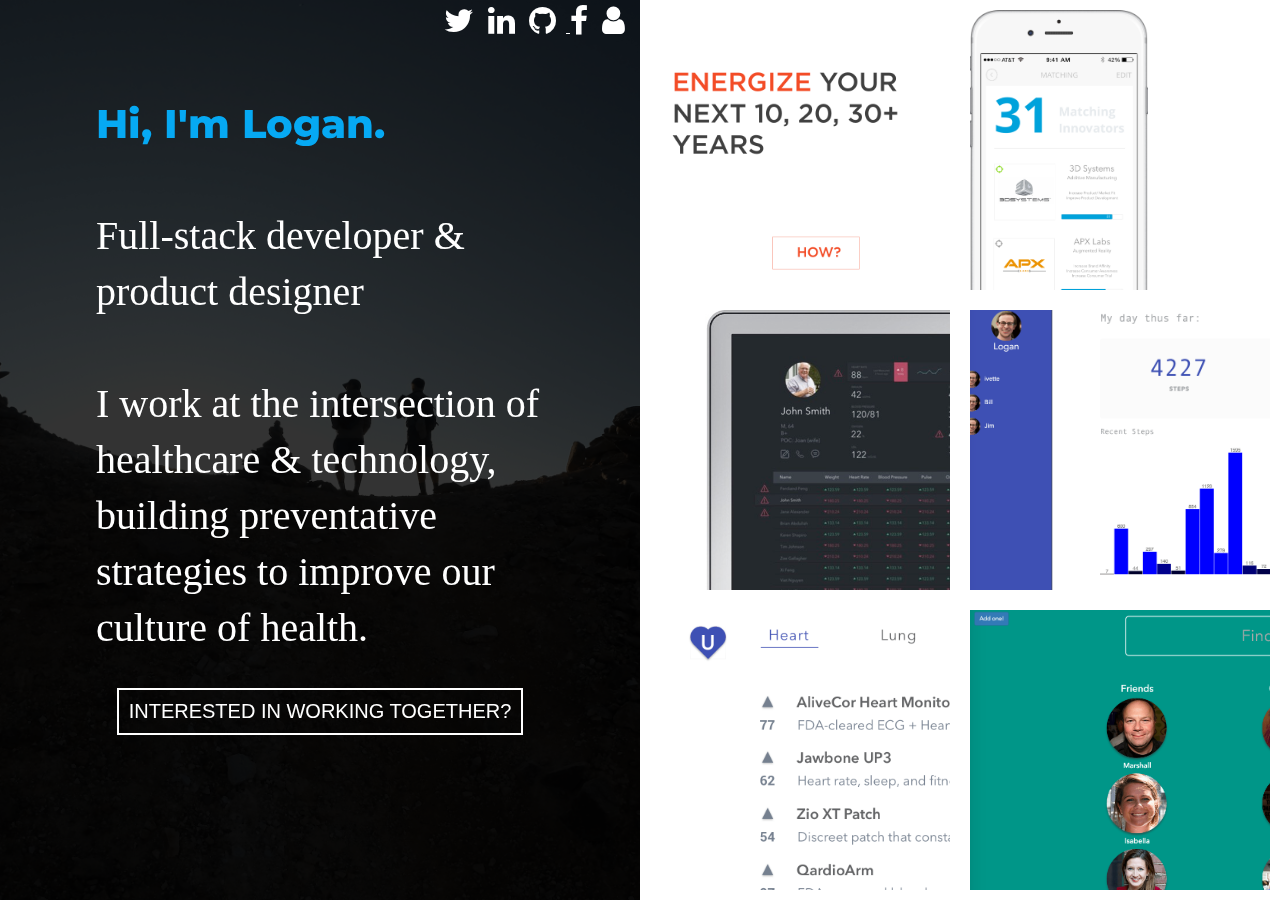
==== index.html @ 84201034 "testing contact" ====
<html lang="en-US">

<head>
    <meta charset="UTF-8">
    <meta name="viewport" content="width=device-width, initial-scale=1">

    <title>Logan Smith</title>
	<link rel='stylesheet' href='public/stylesheets/reset.css' type='text/css' media='all' />
	<link rel='stylesheet' href='public/stylesheets/animate.css' type='text/css' media='all' />
	<link rel="stylesheet" href="//maxcdn.bootstrapcdn.com/font-awesome/4.3.0/css/font-awesome.min.css">
	<link rel='stylesheet' href='public/stylesheets/font-awesome.css' type='text/css' media='all' />
    <link rel='stylesheet' href='public/stylesheets/style.css' type='text/css' media='all' />
    <link href='http://fonts.googleapis.com/css?family=Montserrat' rel='stylesheet' type='text/css'>

</head>

<body>
	<section>
		<li class="work_item_description">
			<button>CLOSE</button>
			<h1> Bridge by Deloitte </h1>
			<article>
						<p> We had a lot of enterprise clients who wanted to move faster, so we built Bridge.</p><br>

						<p>It&#39;s a matchmaking platform for Fortune 500 companies and innovators (startups, universities, government agencies, etc.).</p><br> 

						<p>
						I wrote the business specs, designed its UI/UX, managed daily scrums, created marketing materials, and pitched to Fortune 100 C-suite executives. </p>
			</article>
			<img src="public/img/bridge_iphone.png">
			<img src="public/img/bridge_use_case.png">
		</li>
		<li class="work_item_description">
			<button>CLOSE</button>
			<h1> Koi </h1>
			
			<article>
						<p> My mom and her friends have trouble staying consistently active, and it&#39;s beginning to result in increased health costs.</p><br>

						<p>So I built a landing page and lean MVP to test a business idea to help middle-aged men and women motivate to stay active.</p><br> 

						<p>
						The splash page uses CSS animations, and the prototype was built in Backbone.js/ React.js and includes a chat application built with Firebase.</p>
						<img src="public/img/koi.png">
			</article>
		</li>
		<li class="work_item_description">
			<button>CLOSE</button>
			<h1> HumanConnect </h1>
			<article>
						<p> I wanted to learn about data visualization and extracting movement data.</p><br>
						<p>
						HumanConnect allows users to visualize their movement, food intake, and location data - and share the information with select friends via a social network.</p><br>

						<p>
						It uses HumanAPI and its partner wellness applications to pull user wellness data. Currently we have it set up to work with the "Moves" app and "Misfit Wearables" apps and devices.</p><br>

						<p>This was a group project, so I got some good pair programming and Git experience.</p><br> 
			</article>
			<img src="public/img/HumanConnect.gif">
			<img src="public/img/humanconnect.png">
		</li>
		<li class="work_item_description">
			<button>CLOSE</button>
			<h1> Project Al </h1>
			<article>
					<p> 80% of US health care costs stem from preventable diseases. This finally hit home when a coworker&#39;s father was battling congestive heart failure.
					</p> <br>

					<p>The app allows doctors to remotely monitor their elderly patients with chronic illnesses and uses elements of machine learning, cognitive computing, and digital health device data aggregation.
					</p> <br>

					<p>
					I built the business case, designed the prototype and roadmap, pitched for funding, and vetted technology partners. </p>
					</article>
					<img src="public/img/project_al.jpg">
		</li>
		<li class="work_item_description">
			<button>CLOSE</button>
			<h1> My Contact App </h1>
			<article>
					<p> One of my first solo projects - a simple contact mangement web app using Backbone.js and Sinatra. </p><br>

					<p>See the <a href="https://github.com/lstarrsmith/Backbone_Contact_App">Github</a> page for more information. I taught myself Backbone.js in 2 days for this project. </p> 
			</article>
					<img src="public/img/contact_app.gif">
		</li>
		<li class="work_item_description">
			<button>CLOSE</button>
			<h1> Product Hunt for Digital Health <br> "Own You" </h1>
			<article>
					<p> We need more transparency on available technologies to help us stay out of hospitals. </p><br>

					<p>So I made &#39;Own You&#39;, a post/ review portal for digital health tools, organized by therapeutic area. This was my first foray into independent web development, so it&#39;s a pretty simple Ruby app modeled after Product Hunt. I&#39;ve taken it down and plan to refactor it in Rails when I get some more time.. </p> 
					</article>
					<img src="public/img/digital_health.png">
		</li>
		<li class="work_item_description contact">
			<button id="contact_close_button">CLOSE</button>
			<form class="contact_form" form method="POST" action="http://formspree.io/logan29smith@gmail.com">
			  <input type="email" name="_replyto" placeholder="Your email">
			  <textarea name="body" placeholder="How can we collaborate??"></textarea>
			  <input type="submit" value="Send">
			</form>
		</li>
		
	</section>
	<div id="visible_container">
		<section id="intro" class="animated fadeIn">
			<div class="intro_fade">
				<nav>
					<a target="_blank" href="https://twitter.com/logansm1th"><li><i class="fa fa-twitter fa-2x"></i></li></a>
					<a target="_blank" href="https://www.linkedin.com/in/loganssmith"><li><i class="fa fa-linkedin fa-2x"></i></li></a>
					<a target="_blank" href="https://github.com/lstarrsmith"><li><i class="fa fa-github fa-2x"></i></li>
					<a target="_blank" href="https://www.facebook.com/lstarrsmith"><li><i class="fa fa-facebook fa-2x"></i></li><a>
					<a target="_blank" href="public/resume/resume.pdf"><li><i class="fa fa-user fa-2x"></i></li><a>
				</nav>
				<p> <span class="intro_blue">Hi, I'm Logan.</span><br><br>Full-stack developer &amp; product designer<br><br>
				I work at the intersection of healthcare &amp; technology, building preventative strategies to improve our culture of health. </p>
				<button class="contact_form_display_button">INTERESTED IN WORKING TOGETHER?</button>
			</div>

		</section>
		<section id="work" class="animated fadeIn">
			
				
				<li class="work_item" id="0">
					<div class="fade">
						<p>Fortune 500: Find a startup partner</p>
					</div>
					<img src="public/img/bridge_iphone.png">
				</li>
				<li class="work_item" id="1">
					<div class="fade">
						<p>Group wellness for middle-aged folks</p>
					</div>
					<img src="public/img/koi.png">
				</li>
				<li class="work_item" id="2">
					<div class="fade">
						<p>Social network for activity data</p>
					</div>
					<img src="public/img/humanconnect.png">
				</li>
				<li class="work_item" id="3">
					<div class="fade">
						<p>Care management portal for elderly patients</p>
					</div>
					<img src="public/img/project_al.jpg">
				</li>
				<li class="work_item" id="4">
					<div class="fade">
						<p>Backbone.js-based contact application</p>
					</div>
					<img src="public/img/contact_app.png">
				</li>
				<li class="work_item" id="5">
					<div class="fade">
						<p>Product Hunt for digital health</p>
					</div>
					<img src="public/img/digital_health.png">
				</li>
				
		
		</section>
	</div>




    <script src="https://code.jquery.com/jquery-1.11.2.min.js"></script>
<script type='text/javascript' src='public/javascripts/logan.js'></script>
</body>

</html>
---- public/stylesheets/style.css ----
body{
  font-family: "Avenir Next Condensed";
  color: white;

}
  a:link, a:visited, a:active {
    color: white;
  }

  input, textarea {  
   color: white;  
}
    *::-webkit-input-placeholder { /* WebKit browsers */
        color:    #E5E5E5;
    }
    *:-moz-placeholder { /* Mozilla Firefox 4 to 18 */
       color:   #E5E5E5;
       opacity:  1;
    }
    *::-moz-placeholder { /* Mozilla Firefox 19+ */
       color:    #E5E5E5;
       opacity:  1;
    }
    *:-ms-input-placeholder { /* Internet Explorer 10+ */
       color:    #E5E5E5;
    }

 li {
      box-sizing:border-box;
    -moz-box-sizing:border-box;
    -webkit-box-sizing:border-box;
    list-style-type: none;
  }

  button{
    background-color: transparent;
    color: white;
    border: 2px solid white;
    padding: 10px;
  }

  button:hover {
    background-color: #06A9F3;
    color: white;
    border: 1px solid #06A9F3;
    cursor: pointer;
  }

.work_item_description{
  display: none;
  background-color: rgba(0,0,0,.9);
  z-index: 99;
  position: absolute;
  width: 100%;
  height: 100%;
  overflow: scroll;
  text-align: center;
}

  .work_item_description button{
    top: 2;
    right: 2;
    position: fixed;

  }

  .work_item_description h1{
    margin-top: 10%;
    font-size: 2em;
    font-family: 'Montserrat', sans-serif;
    font-weight: 800;
    color: #06A9F3;
  }

  .work_item_description article{
    font-size: 1.5em;
    margin: 5% 25%;
    line-height: 140%
  }

  .work_item_description img {
    margin: 5% 0%;
    height: 60%;
  }
#intro {
  position: fixed;
  width: 50%;
  height: 100%;
  z-index: 2;
  text-align: center;
  background: url('../img/hiking.jpg');
  background-size: cover;
}

  .intro_fade {
    position: absolute;
    width: 100%;
    height: 100%;
    background-color: rgba(0,0,0,.8);

  }

  .intro_fade p{
    margin: 15% 15% 5% 15%;
    text-align: left;
    font-size: 2.5em;
    line-height: 140%;
  }

    .intro_fade .intro_blue{
    font-family: 'Montserrat', sans-serif;
    font-weight: 800;
    color: #06A9F3;

    } 

    .intro_fade button{
      font-size: 1.25em;
    }

    .contact_form{
      margin-top: 15%;
      margin-left: 25%;
      width: 50%;
     
      padding: 15px 0;
    }
    .contact_form input{
      border: 1px solid white;
      background-color: transparent;
      height: 50px;
      padding-left: 10px;
      font-size: 1.25em;
      width: 80%;
      color: #06A9F3;
    }

    .contact_form input:last-child{
      width: 50%;
      color: white;
    }

     .contact_form input:last-child:hover{
      background-color: #06A9F3;
      color: white; 
      border: none;
    }
    .contact_form textarea{
      margin: 20px 0;
      height: 100px;
      font-size: 1.25em;
      padding-left: 10px;
      width: 80%;
      border: 1px solid white;
      background-color: transparent;
      color: #06A9F3;
    }


  .intro_fade nav{
    position: absolute;
    top: 5px;
    right: 5px;
  }

  .intro_fade nav li{
    display: inline;
    margin-right: 10px;
  }

  .intro_fade nav li:hover{
    color: #06A9F3;
    cursor: pointer;
  }



#work {
  position: relative;
  margin-left: 50%;
  width: 50%;
  height: 100%;
  z-index: 1;
  background-color: white;
}




  .work_item {
    position: relative;
    float: right;
    height: 33.33%;
    width: 50%;
    border: 10px solid white;
    overflow: hidden;
  }

    .work_item img {
      height: 130%;

    }

    .fade {
      display: none;
      position: absolute;
      background-color: rgba(0,0,0,.7);
      height: 100%;
      width: 100%;
      text-align: center;
      cursor: pointer;
    }

      .fade p{
        margin: 25% 10%;
        line-height: 130%;
        font-size: 1.2em;
        color: white;
      }


/*----------------------Media Queries--------------   */


@media only screen and (max-width : 1200px) {
     .work_item_description img {
      height: 50%;
     }
} 

@media only screen and (max-width : 1000px) {
     #intro {
      font-size: .9em;
     }
    .work_item_description article{
       margin: 5% 15%;
    
      }
     .work_item img {
      height: 110%;
    }

    .contact_form {
      margin-left: 10%;
      width: 80%;
    }
} 

@media only screen and (max-width : 900px) {
     .work_item_description img {
      height: 38%;
     }
     #intro {
      position: relative;
      width: 100%;
     }
     #work {
      margin: 0;
      width: 100%;
     }

} 

@media only screen and (max-width : 700px) {
     .work_item_description img {
      height: 32%;
     }
     #intro p{
      margin: 15% 5% 10% 5%;
     }
} 

@media only screen and (max-width : 575px) {
     .work_item_description img {
      height: 25%;
     }

     .work_item_description {
      height: 120%;
     }
} 



@media only screen and (max-width : 400px) {
     #intro {
      font-size: .6em;
     }
     .work_item {
      width: 100%;
     }

     .work_item img {
      height: 165%;
     }
     .work_item_description article {
      margin-top: 20%;
      font-size: .85em;
     }

     .fade p{
      margin-top: 15%;
     }
}
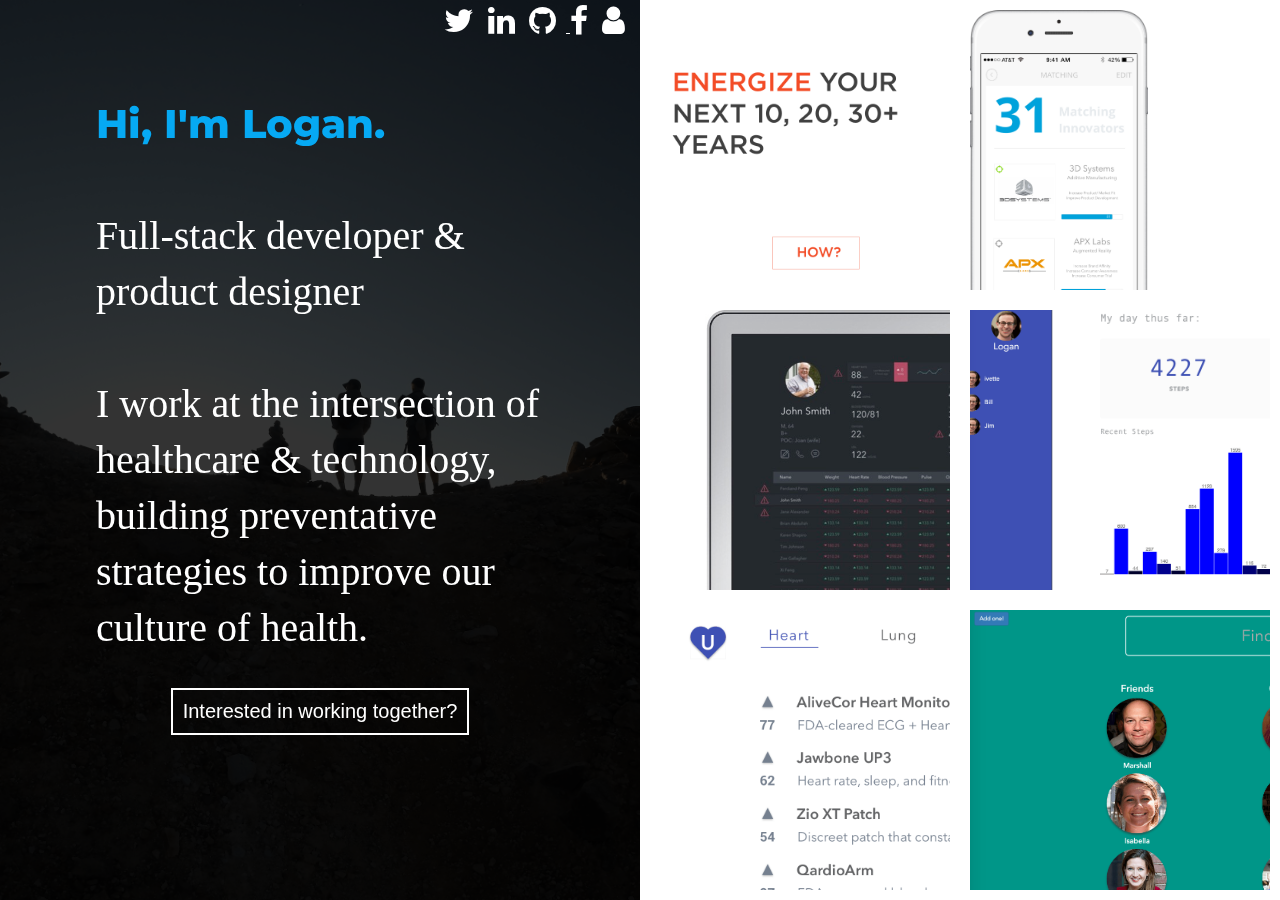
==== commit e2a20492: "lowercase stuff" ====
--- a/index.html
+++ b/index.html
@@ -17,7 +17,7 @@
 <body>
 	<section>
 		<li class="work_item_description">
-			<button>CLOSE</button>
+			<button>Close</button>
 			<h1> Bridge by Deloitte </h1>
 			<article>
 						<p> We had a lot of enterprise clients who wanted to move faster, so we built Bridge.</p><br>
@@ -31,7 +31,7 @@
 			<img src="public/img/bridge_use_case.png">
 		</li>
 		<li class="work_item_description">
-			<button>CLOSE</button>
+			<button>Close</button>
 			<h1> Koi </h1>
 			
 			<article>
@@ -45,7 +45,7 @@
 			</article>
 		</li>
 		<li class="work_item_description">
-			<button>CLOSE</button>
+			<button>Close</button>
 			<h1> HumanConnect </h1>
 			<article>
 						<p> I wanted to learn about data visualization and extracting movement data.</p><br>
@@ -61,7 +61,7 @@
 			<img src="public/img/humanconnect.png">
 		</li>
 		<li class="work_item_description">
-			<button>CLOSE</button>
+			<button>Close</button>
 			<h1> Project Al </h1>
 			<article>
 					<p> 80% of US health care costs stem from preventable diseases. This finally hit home when a coworker&#39;s father was battling congestive heart failure.
@@ -76,7 +76,7 @@
 					<img src="public/img/project_al.jpg">
 		</li>
 		<li class="work_item_description">
-			<button>CLOSE</button>
+			<button>Close</button>
 			<h1> My Contact App </h1>
 			<article>
 					<p> One of my first solo projects - a simple contact mangement web app using Backbone.js and Sinatra. </p><br>
@@ -86,7 +86,7 @@
 					<img src="public/img/contact_app.gif">
 		</li>
 		<li class="work_item_description">
-			<button>CLOSE</button>
+			<button>Close</button>
 			<h1> Product Hunt for Digital Health <br> "Own You" </h1>
 			<article>
 					<p> We need more transparency on available technologies to help us stay out of hospitals. </p><br>
@@ -96,8 +96,9 @@
 					<img src="public/img/digital_health.png">
 		</li>
 		<li class="work_item_description contact">
-			<button id="contact_close_button">CLOSE</button>
+			<button id="contact_close_button">Close</button>
 			<form class="contact_form" form method="POST" action="http://formspree.io/logan29smith@gmail.com">
+				<input type="hidden" name="_subject" value="Contact via Logan's portfolio page" />
 			  <input type="email" name="_replyto" placeholder="Your email">
 			  <textarea name="body" placeholder="How can we collaborate??"></textarea>
 			  <input type="submit" value="Send">
@@ -117,7 +118,7 @@
 				</nav>
 				<p> <span class="intro_blue">Hi, I'm Logan.</span><br><br>Full-stack developer &amp; product designer<br><br>
 				I work at the intersection of healthcare &amp; technology, building preventative strategies to improve our culture of health. </p>
-				<button class="contact_form_display_button">INTERESTED IN WORKING TOGETHER?</button>
+				<button class="contact_form_display_button">Interested in working together?</button>
 			</div>
 
 		</section>
@@ -127,36 +128,42 @@
 				<li class="work_item" id="0">
 					<div class="fade">
 						<p>Fortune 500: Find a startup partner</p>
+						<button>More Info</button>
 					</div>
 					<img src="public/img/bridge_iphone.png">
 				</li>
 				<li class="work_item" id="1">
 					<div class="fade">
 						<p>Group wellness for middle-aged folks</p>
+						<button>More Info</button>
 					</div>
 					<img src="public/img/koi.png">
 				</li>
 				<li class="work_item" id="2">
 					<div class="fade">
 						<p>Social network for activity data</p>
+						<button>More Info</button>
 					</div>
 					<img src="public/img/humanconnect.png">
 				</li>
 				<li class="work_item" id="3">
 					<div class="fade">
 						<p>Care management portal for elderly patients</p>
+						<button>More Info</button>
 					</div>
 					<img src="public/img/project_al.jpg">
 				</li>
 				<li class="work_item" id="4">
 					<div class="fade">
 						<p>Backbone.js-based contact application</p>
+						<button>More Info</button>
 					</div>
 					<img src="public/img/contact_app.png">
 				</li>
 				<li class="work_item" id="5">
 					<div class="fade">
 						<p>Product Hunt for digital health</p>
+						<button>More Info</button>
 					</div>
 					<img src="public/img/digital_health.png">
 				</li>
--- a/public/stylesheets/style.css
+++ b/public/stylesheets/style.css
@@ -274,6 +274,14 @@
      .work_item_description img {
       height: 25%;
      }
+      .work_item_description h1{
+      margin-top: 15%;
+     }
+
+     .work_item_description article{
+       margin: 5% 5%;
+    
+      }
 
      .work_item_description {
       height: 120%;
@@ -293,10 +301,10 @@
      .work_item img {
       height: 165%;
      }
-     .work_item_description article {
+     .work_item_description h1{
       margin-top: 20%;
-      font-size: .85em;
-     }
+     }
+     
 
      .fade p{
       margin-top: 15%;
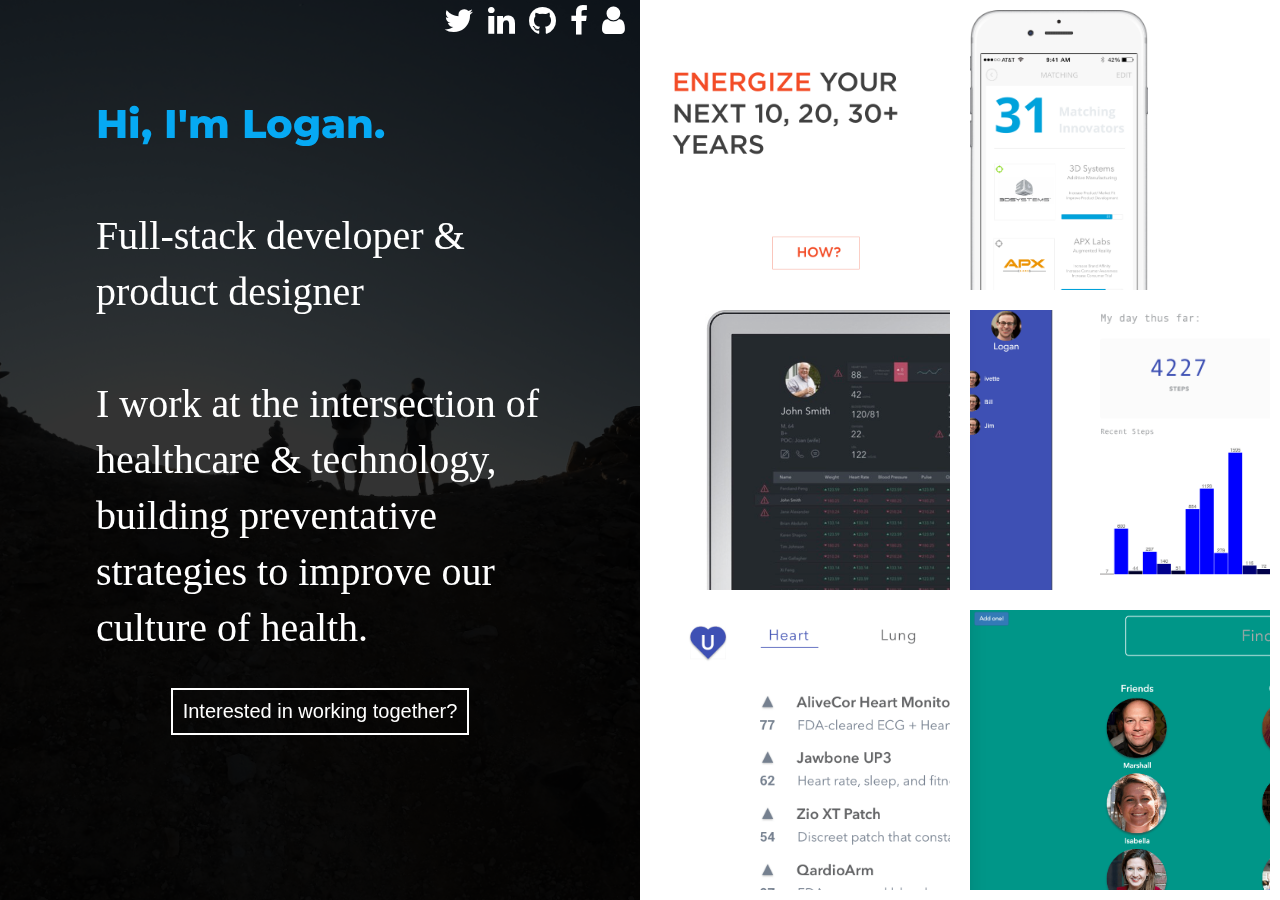
==== commit 055d15dd: "fix icons" ====
--- a/index.html
+++ b/index.html
@@ -112,9 +112,9 @@
 				<nav>
 					<a target="_blank" href="https://twitter.com/logansm1th"><li><i class="fa fa-twitter fa-2x"></i></li></a>
 					<a target="_blank" href="https://www.linkedin.com/in/loganssmith"><li><i class="fa fa-linkedin fa-2x"></i></li></a>
-					<a target="_blank" href="https://github.com/lstarrsmith"><li><i class="fa fa-github fa-2x"></i></li>
-					<a target="_blank" href="https://www.facebook.com/lstarrsmith"><li><i class="fa fa-facebook fa-2x"></i></li><a>
-					<a target="_blank" href="public/resume/resume.pdf"><li><i class="fa fa-user fa-2x"></i></li><a>
+					<a target="_blank" href="https://github.com/lstarrsmith"><li><i class="fa fa-github fa-2x"></i></li></a>
+					<a target="_blank" href="https://www.facebook.com/lstarrsmith"><li><i class="fa fa-facebook fa-2x"></i></li></a>
+					<a target="_blank" href="public/resume/resume.pdf"><li><i class="fa fa-user fa-2x"></i></li></a>
 				</nav>
 				<p> <span class="intro_blue">Hi, I'm Logan.</span><br><br>Full-stack developer &amp; product designer<br><br>
 				I work at the intersection of healthcare &amp; technology, building preventative strategies to improve our culture of health. </p>
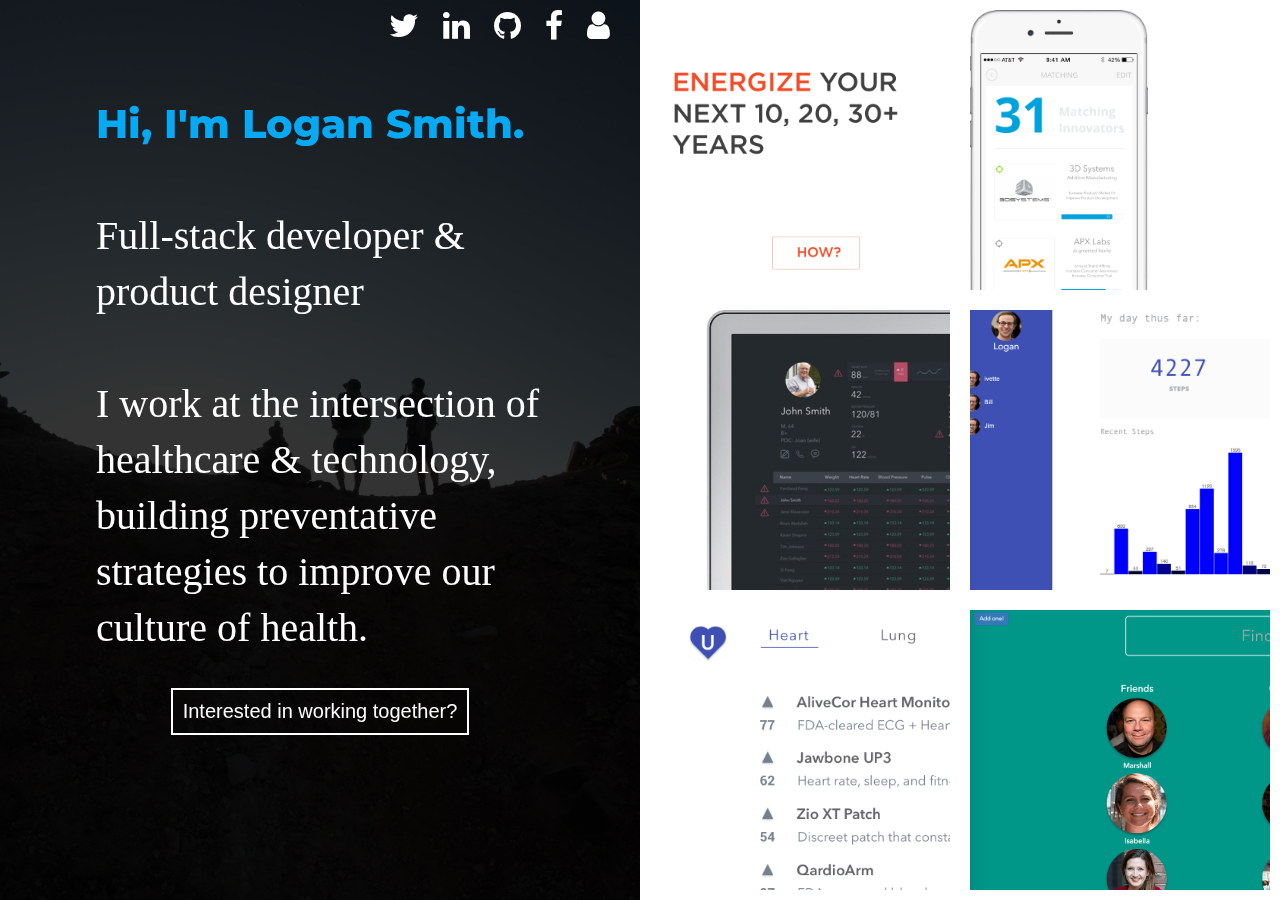
==== commit b5e1b945: "logan smith" ====
--- a/index.html
+++ b/index.html
@@ -116,7 +116,7 @@
 					<a target="_blank" href="https://www.facebook.com/lstarrsmith"><li><i class="fa fa-facebook fa-2x"></i></li></a>
 					<a target="_blank" href="public/resume/resume.pdf"><li><i class="fa fa-user fa-2x"></i></li></a>
 				</nav>
-				<p> <span class="intro_blue">Hi, I'm Logan.</span><br><br>Full-stack developer &amp; product designer<br><br>
+				<p> <span class="intro_blue">Hi, I'm Logan Smith.</span><br><br>Full-stack developer &amp; product designer<br><br>
 				I work at the intersection of healthcare &amp; technology, building preventative strategies to improve our culture of health. </p>
 				<button class="contact_form_display_button">Interested in working together?</button>
 			</div>
--- a/public/stylesheets/style.css
+++ b/public/stylesheets/style.css
@@ -90,6 +90,7 @@
   text-align: center;
   background: url('../img/hiking.jpg');
   background-size: cover;
+
 }
 
   .intro_fade {
@@ -97,6 +98,7 @@
     width: 100%;
     height: 100%;
     background-color: rgba(0,0,0,.8);
+    overflow-y: scroll;
 
   }
 
@@ -116,6 +118,7 @@
 
     .intro_fade button{
       font-size: 1.25em;
+      margin-bottom: 20px;
     }
 
     .contact_form{
@@ -159,13 +162,13 @@
 
   .intro_fade nav{
     position: absolute;
-    top: 5px;
-    right: 5px;
+    top: 10px;
+    right: 10px;
   }
 
   .intro_fade nav li{
     display: inline;
-    margin-right: 10px;
+    margin-right: 20px;
   }
 
   .intro_fade nav li:hover{
@@ -212,10 +215,14 @@
     }
 
       .fade p{
-        margin: 25% 10%;
+        margin: 15% 10% 10% 10%;
         line-height: 130%;
         font-size: 1.2em;
         color: white;
+      }
+
+      .fade button{
+        margin-bottom: 15px;
       }
 
 
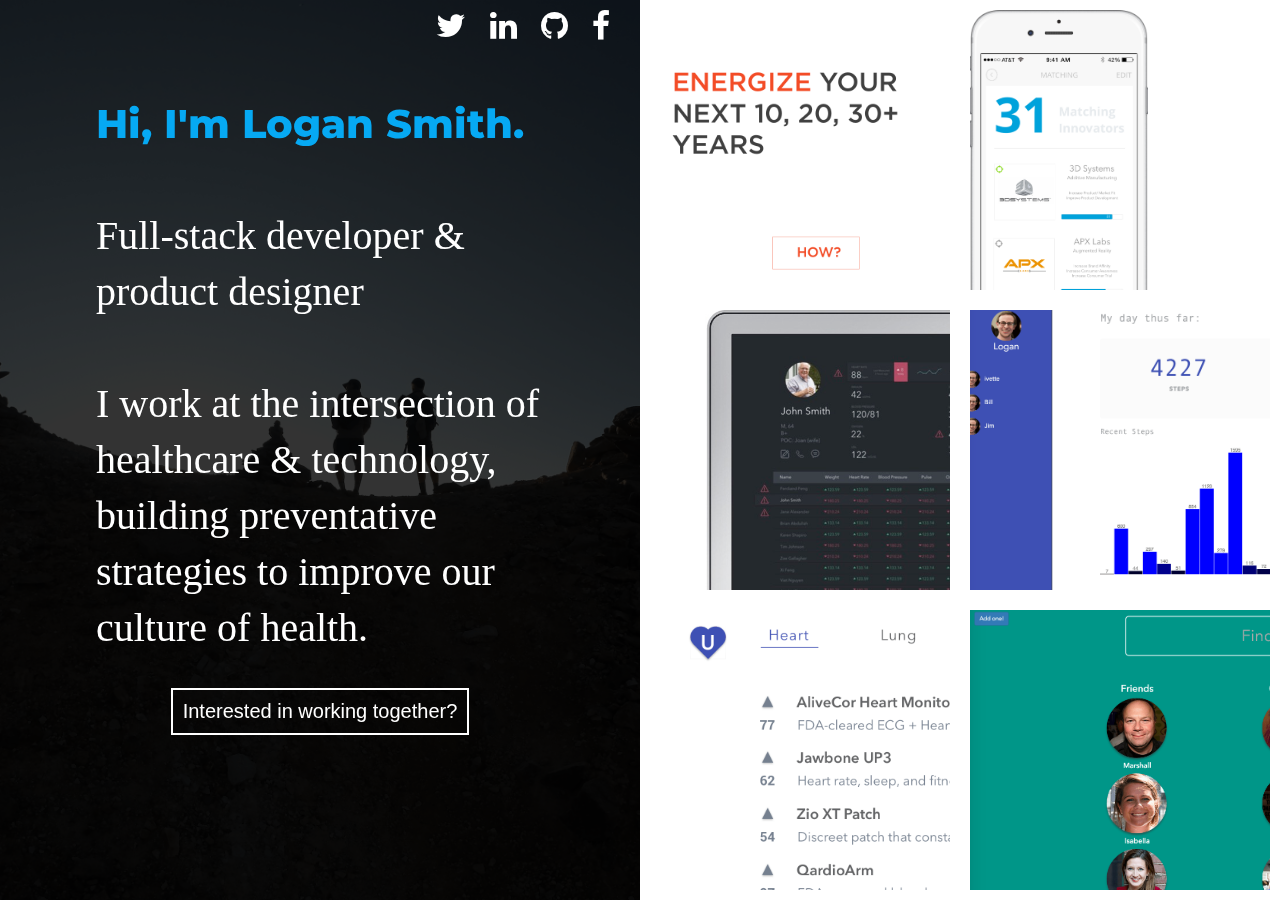
==== commit 51b35a3d: "tweak social" ====
--- a/index.html
+++ b/index.html
@@ -18,7 +18,7 @@
 	<section>
 		<li class="work_item_description">
 			<button>Close</button>
-			<h1> Bridge by Deloitte </h1>
+			<h1> Bridge by Deloitte  <br><br><a target="_blank" href="http://www2.deloitte.com/us/en/pages/strategy/solutions/bridge.html"><i class="fa fa-external-link"></i></a> </h1>
 			<article>
 						<p> We had a lot of enterprise clients who wanted to move faster, so we built Bridge.</p><br>
 
@@ -32,7 +32,7 @@
 		</li>
 		<li class="work_item_description">
 			<button>Close</button>
-			<h1> Koi </h1>
+			<h1> Koi <br><br><a target="_blank" href="https://github.com/lstarrsmith/Koi.works"><i class="fa fa-github"></i></a> </h1>
 			
 			<article>
 						<p> My mom and her friends have trouble staying consistently active, and it&#39;s beginning to result in increased health costs.</p><br>
@@ -46,7 +46,7 @@
 		</li>
 		<li class="work_item_description">
 			<button>Close</button>
-			<h1> HumanConnect </h1>
+			<h1> HumanConnect <br><br><a target="_blank" href="https://github.com/lstarrsmith/humanconnect2"><i class="fa fa-github"></i></a> </h1>
 			<article>
 						<p> I wanted to learn about data visualization and extracting movement data.</p><br>
 						<p>
@@ -62,7 +62,7 @@
 		</li>
 		<li class="work_item_description">
 			<button>Close</button>
-			<h1> Project Al </h1>
+			<h1> Project Al <br><br><a target="_blank" href="http://hitconsultant.net/2015/03/04/deloitte-cognitive-scale-partner-to-boost-patient-engagement/"><i class="fa fa-external-link"></i></a></h1>
 			<article>
 					<p> 80% of US health care costs stem from preventable diseases. This finally hit home when a coworker&#39;s father was battling congestive heart failure.
 					</p> <br>
@@ -77,7 +77,7 @@
 		</li>
 		<li class="work_item_description">
 			<button>Close</button>
-			<h1> My Contact App </h1>
+			<h1> My Contact App <br><br><a target="_blank" href="https://github.com/lstarrsmith/Backbone_Contact_App"><i class="fa fa-github"></i></a></h1>
 			<article>
 					<p> One of my first solo projects - a simple contact mangement web app using Backbone.js and Sinatra. </p><br>
 
@@ -87,7 +87,7 @@
 		</li>
 		<li class="work_item_description">
 			<button>Close</button>
-			<h1> Product Hunt for Digital Health <br> "Own You" </h1>
+			<h1> Product Hunt for Digital Health <br> "Own You" <br><br><a target="_blank" href="https://github.com/lstarrsmith/Digital-Health-Product-Hunt"><i class="fa fa-github"></i></a></h1>
 			<article>
 					<p> We need more transparency on available technologies to help us stay out of hospitals. </p><br>
 
@@ -114,7 +114,7 @@
 					<a target="_blank" href="https://www.linkedin.com/in/loganssmith"><li><i class="fa fa-linkedin fa-2x"></i></li></a>
 					<a target="_blank" href="https://github.com/lstarrsmith"><li><i class="fa fa-github fa-2x"></i></li></a>
 					<a target="_blank" href="https://www.facebook.com/lstarrsmith"><li><i class="fa fa-facebook fa-2x"></i></li></a>
-					<a target="_blank" href="public/resume/resume.pdf"><li><i class="fa fa-user fa-2x"></i></li></a>
+					<!-- <a target="_blank" href="public/resume/resume.pdf"><li><i class="fa fa-user fa-2x"></i></li></a> -->
 				</nav>
 				<p> <span class="intro_blue">Hi, I'm Logan Smith.</span><br><br>Full-stack developer &amp; product designer<br><br>
 				I work at the intersection of healthcare &amp; technology, building preventative strategies to improve our culture of health. </p>
